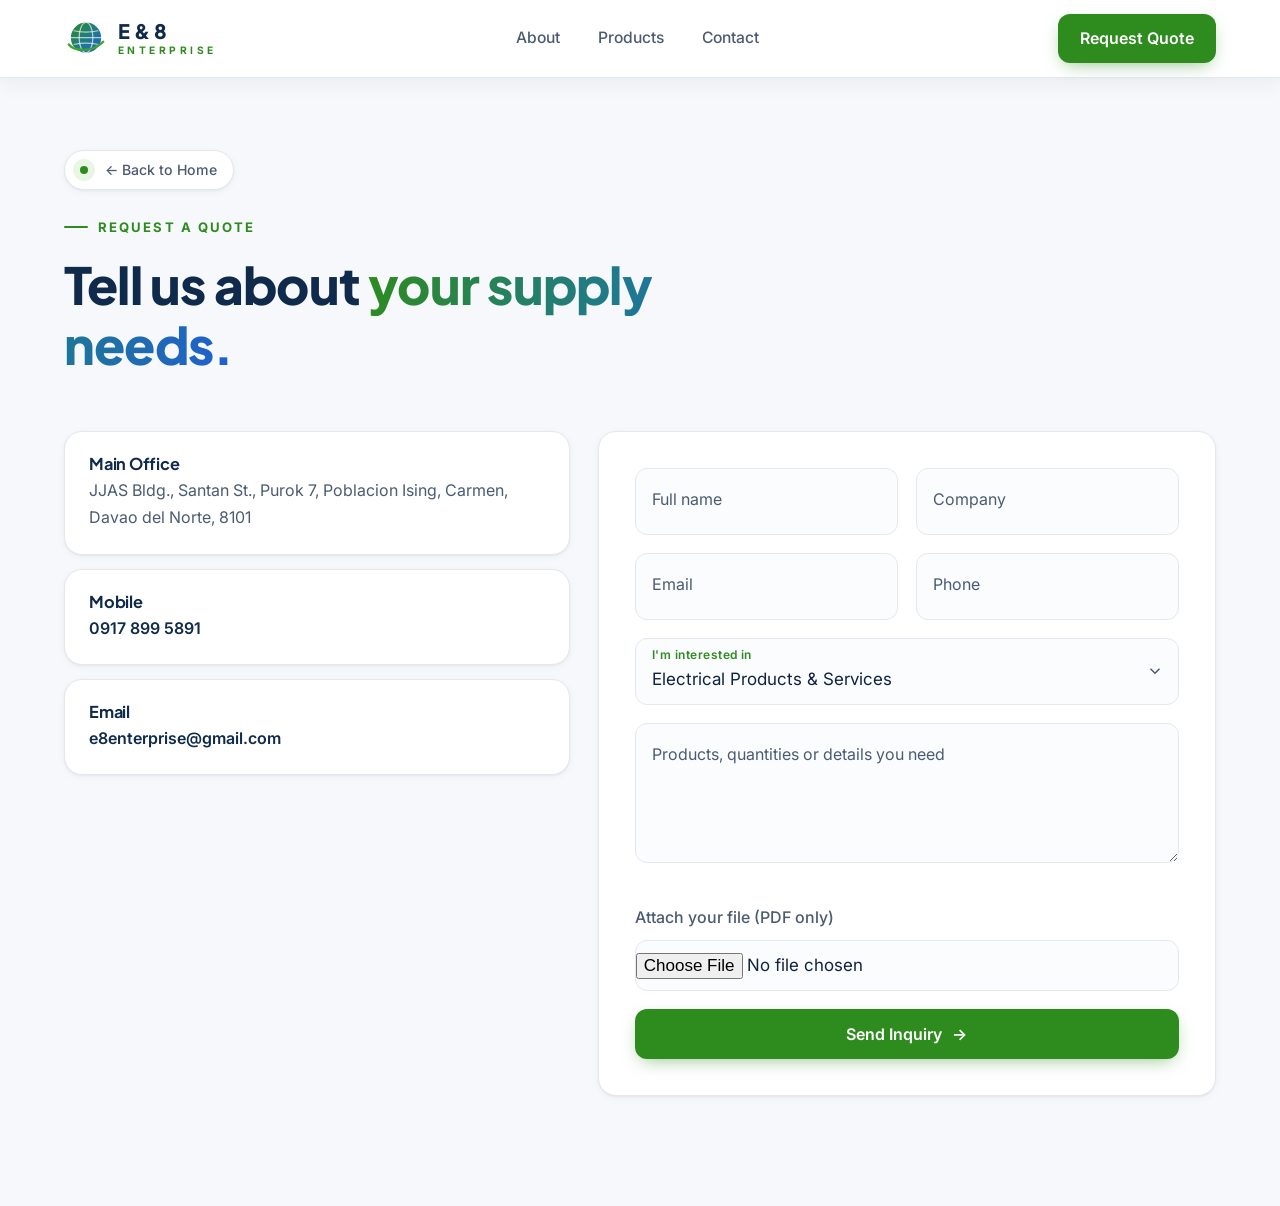
==== public.html @ 060c4c72 "Add files via upload" ====
<!doctype html>
<html lang="en">
<head>
  <meta charset="utf-8">
  <meta name="viewport" content="width=device-width, initial-scale=1, viewport-fit=cover">
  <title>Request a Quote | E &amp; 8 Enterprise</title>
  <meta name="description" content="Request a quote from E &amp; 8 Enterprise in Carmen, Davao del Norte for electrical, lubrication, and industrial supply needs.">
  <meta name="theme-color" content="#ffffff">

  <!-- Open Graph / Social Sharing -->
  <meta property="og:type" content="website">
  <meta property="og:title" content="Request a Quote | E &amp; 8 Enterprise">
  <meta property="og:description" content="Tell us what electrical, lubrication, or industrial supplies you need and our team will get back to you with a quote.">
  <meta property="og:locale" content="en_PH">

  <link rel="preconnect" href="https://fonts.googleapis.com">
  <link rel="preconnect" href="https://fonts.gstatic.com" crossorigin>
  <link href="https://fonts.googleapis.com/css2?family=Plus+Jakarta+Sans:wght@500;600;700;800&family=Inter:wght@400;500;600&display=swap" rel="stylesheet">
  <link rel="stylesheet" href="styles.css">
  
  <style>
    .form-status { display: none; padding: 12px; margin-top: 15px; border-radius: 6px; font-weight: 500; }
    .form-status.show { display: block; }
    .form-status.success { background: #e6f6e6; color: #2e8b1e; border: 1px solid #cceccc; }
    .form-status.error { background: #fdf0f0; color: #d32f2f; border: 1px solid #fadcdc; }
  </style>
</head>
<body>
  <div class="progress" id="progress"></div>

  <!-- NAV -->
  <div class="nav-wrap" id="navWrap">
    <nav class="nav">
      <a href="index.html" class="logo" aria-label="E &amp; 8 Enterprise home">
        <svg viewBox="0 0 64 64" aria-hidden="true">
          <defs>
            <linearGradient id="logoGrad" x1="0" y1="0" x2="1" y2="1">
              <stop offset="0%" stop-color="#2e8b1e"/>
              <stop offset="55%" stop-color="#1f7a8c"/>
              <stop offset="100%" stop-color="#1f5fd1"/>
            </linearGradient>
          </defs>
          <circle cx="32" cy="30" r="22" fill="url(#logoGrad)"/>
          <ellipse cx="32" cy="30" rx="10" ry="22" fill="none" stroke="#fff" stroke-width="1.8" stroke-opacity=".65"/>
          <path d="M10 30h44M14 20q18 4 36 0M14 40q18-4 36 0" fill="none" stroke="#fff" stroke-width="1.8" stroke-opacity=".65"/>
          <path d="M7 40c8 10 34 12 50-4" fill="none" stroke="#3fa52a" stroke-width="3.5" stroke-linecap="round"/>
        </svg>
        <span><b>E &amp; 8</b><small>ENTERPRISE</small></span>
      </a>
      <ul class="nav-links" id="navLinks">
        <li><a href="index.html#about">About</a></li>
        <li><a href="index.html#products">Products</a></li>
        <li><a href="index.html#contact">Contact</a></li>
      </ul>
      <a href="#quoteForm" class="btn btn-primary nav-cta magnetic" style="padding:11px 22px">Request Quote</a>
    </nav>
  </div>

  <!-- QUOTE REQUEST PAGE -->
  <main style="padding-top: 40px;">
    <section class="section" id="quote-request">
      <div class="container">
        <div class="head reveal">
          <a href="index.html" class="pill" style="margin-bottom: 18px;"><span class="dot"></span>← Back to Home</a>
          <br>
          <span class="eyebrow">Request a Quote</span>
          <h1>Tell us about <span class="grad-text">your supply needs.</span></h1>
        </div>

        <div class="contact">
          <div class="info">
            <div class="card reveal">
              <div><h4>Main Office</h4><p>JJAS Bldg., Santan St., Purok 7, Poblacion Ising, Carmen, Davao del Norte, 8101</p></div>
            </div>
            <div class="card reveal">
              <div><h4>Mobile</h4><p><a href="tel:+639178995891">0917 899 5891</a></p></div>
            </div>
            <div class="card reveal">
              <div><h4>Email</h4><p><a href="mailto:e8enterprise@gmail.com">e8enterprise@gmail.com</a></p></div>
            </div>
          </div>

          <form class="card reveal" id="quoteForm">
            <!-- Web3Forms Access Key -->
            <input type="hidden" name="access_key" value="77f35ddc-5592-46ef-8d63-d40c56bdd4ff">
            <input type="checkbox" name="botcheck" class="hidden" style="display: none;">

            <div class="row">
              <div class="field"><input id="name" name="name" required placeholder=" "><label for="name">Full name</label></div>
              <div class="field"><input id="company" name="company" placeholder=" "><label for="company">Company</label></div>
            </div>
            <div class="row">
              <div class="field"><input id="email" name="email" type="email" required placeholder=" "><label for="email">Email</label></div>
              <div class="field"><input id="phone" name="phone" type="tel" placeholder=" "><label for="phone">Phone</label></div>
            </div>
            <div class="field">
              <select id="interest" name="interest">
                <option>Electrical Products &amp; Services</option>
                <option>Lubrication</option>
                <option>Industrial Consumables</option>
                <option>Other / General Inquiry</option>
              </select>
              <label for="interest">I'm interested in</label>
            </div>
            <div class="field"><textarea id="msg" name="message" required placeholder=" "></textarea><label for="msg">Products, quantities or details you need</label></div>
            
            <div class="field" style="margin-top: 15px;">
              <label for="attachment" style="position: static; transform: none; display: block; margin-bottom: 8px; font-weight: 500;">Attach your file (PDF only)</label>
              <input type="file" id="attachment" name="attachment" accept=".pdf" style="padding: 10px 0;">
            </div>

            <button type="submit" class="btn btn-primary magnetic">Send Inquiry <span class="arrow">→</span></button>
            <div class="form-status" id="formStatus" role="status" aria-live="polite"></div>
          </form>
        </div>
      </div>
    </section>
  </main>

  <script src="app.js"></script>
  
  <!-- Inline Form Handler to bypass cache issues -->
  <script>
    document.addEventListener("DOMContentLoaded", function() {
      const oldForm = document.getElementById('quoteForm');
      const formStatus = document.getElementById('formStatus');
      
      if (oldForm) {
        // Clone the form to strip any old mailto: events attached by app.js
        const newForm = oldForm.cloneNode(true);
        oldForm.parentNode.replaceChild(newForm, oldForm);
        
        newForm.addEventListener('submit', async (e) => {
          e.preventDefault();
          const submitBtn = newForm.querySelector('button[type="submit"]');
          const statusDiv = newForm.querySelector('#formStatus');
          
          const originalText = submitBtn.innerHTML;
          submitBtn.innerHTML = 'Sending...';
          submitBtn.disabled = true;
          statusDiv.classList.remove('show', 'success', 'error');

          try {
            const formData = new FormData(newForm);
            const response = await fetch('https://api.web3forms.com/submit', {
              method: 'POST',
              body: formData
            });
            const data = await response.json();

            if (data.success) {
              statusDiv.innerHTML = '<strong>Success!</strong> Thank you for your inquiry. Our team will get back to you shortly.';
              statusDiv.classList.add('show', 'success');
              newForm.reset();
            } else {
              statusDiv.innerHTML = '<strong>Error:</strong> ' + (data.message || 'Something went wrong. Please try again.');
              statusDiv.classList.add('show', 'error');
            }
          } catch (error) {
            statusDiv.innerHTML = '<strong>Network Error:</strong> Please check your connection and try again.';
            statusDiv.classList.add('show', 'error');
          } finally {
            submitBtn.innerHTML = originalText;
            submitBtn.disabled = false;
          }
        });
      }
    });
  </script>
</body>
</html>
---- styles.css ----
:root {
  --bg: #f6f8fb;
  --white: #ffffff;
  --surface: #ffffff;
  --surface-2: #f1f5f9;
  --line: #e3e8ef;
  --text: #0f2240;
  --muted: #4b5b72;
  --navy: #0f2a4a;
  --navy-2: #0a1f38;
  --green: #2e8b1e;
  --green-2: #3fa52a;
  --green-soft: #eaf6e4;
  --teal: #1f7a8c;
  --blue: #1f5fd1;
  --blue-soft: #e8f0fd;
  --grad: linear-gradient(100deg, #2e8b1e 0%, #1f7a8c 55%, #1f5fd1 100%);
  --shadow-sm: 0 1px 2px rgba(15, 34, 64, .05), 0 2px 8px rgba(15, 34, 64, .04);
  --shadow: 0 4px 12px rgba(15, 34, 64, .06), 0 18px 40px -12px rgba(15, 34, 64, .12);
  --radius: 18px;
  --max: 1200px;
  --ease: cubic-bezier(.2, .7, .2, 1);
}

* { box-sizing: border-box; margin: 0; padding: 0; }
html {
  scroll-behavior: smooth;
  scroll-padding-top: 90px;
  -webkit-text-size-adjust: 100%;
  text-size-adjust: 100%;
}
body {
  font-family: Inter, system-ui, -apple-system, sans-serif;
  background: var(--bg);
  color: var(--text);
  line-height: 1.7;
  font-size: 17px;
  overflow-x: hidden;
  -webkit-font-smoothing: antialiased;
}
h1, h2, h3, h4 {
  font-family: "Plus Jakarta Sans", sans-serif;
  line-height: 1.18;
  letter-spacing: -.015em;
  color: var(--navy);
}
a { color: inherit; text-decoration: none; }
::selection { background: var(--green); color: #fff; }
.container { max-width: var(--max); margin: 0 auto; padding: 0 24px; }
.grad-text {
  background: var(--grad);
  -webkit-background-clip: text;
  background-clip: text;
  color: transparent;
}

/* Progress Bar */
.progress {
  position: fixed;
  top: 0;
  left: 0;
  height: 3px;
  width: 100%;
  transform-origin: 0 50%;
  transform: scaleX(0);
  background: var(--grad);
  z-index: 100;
}

/* Navigation */
.nav-wrap {
  position: fixed;
  top: 0;
  left: 0;
  right: 0;
  z-index: 90;
  transition: .3s var(--ease);
}
.nav {
  max-width: var(--max);
  margin: 0 auto;
  display: flex;
  align-items: center;
  justify-content: space-between;
  gap: 16px;
  padding: 14px 24px;
  transition: .3s var(--ease);
}
.nav-wrap.scrolled {
  background: rgba(255, 255, 255, .94);
  backdrop-filter: blur(12px);
  -webkit-backdrop-filter: blur(12px);
  box-shadow: 0 1px 0 var(--line), 0 6px 20px rgba(15, 34, 64, .06);
}
.logo { display: flex; align-items: center; gap: 10px; line-height: 1; }
.logo svg { width: 44px; height: 44px; flex: none; transition: transform .6s var(--ease); }
.logo:hover svg { transform: rotate(-12deg); }
.logo b { display: block; font-family: "Plus Jakarta Sans"; font-size: 1.25rem; font-weight: 800; color: var(--navy); }
.logo small { display: block; font-size: .64rem; font-weight: 700; letter-spacing: .34em; margin-top: 4px; color: var(--green); }
.nav-links { display: flex; gap: 6px; list-style: none; }
.nav-links a {
  display: block;
  padding: 9px 16px;
  border-radius: 10px;
  font-size: .98rem;
  font-weight: 500;
  color: var(--muted);
  transition: .2s;
}
.nav-links a:hover, .nav-links a.active { color: var(--navy); background: var(--surface-2); }
.nav-links a.active { color: var(--green); font-weight: 600; }
.menu-btn {
  display: none;
  width: 46px;
  height: 46px;
  border-radius: 12px;
  border: 1px solid var(--line);
  background: var(--white);
  color: var(--navy);
  cursor: pointer;
  place-items: center;
}

/* Buttons */
.btn {
  position: relative;
  display: inline-flex;
  align-items: center;
  justify-content: center;
  gap: 10px;
  padding: 15px 28px;
  border-radius: 12px;
  font-weight: 600;
  font-size: 1rem;
  border: 0;
  cursor: pointer;
  transition: transform .25s var(--ease), box-shadow .25s, background .25s, border-color .25s;
  font-family: inherit;
}
.btn-primary {
  background: var(--green);
  color: #fff;
  box-shadow: 0 6px 18px -6px rgba(46, 139, 30, .55);
}
.btn-primary:hover {
  background: #26761a;
  transform: translateY(-2px);
  box-shadow: 0 10px 24px -8px rgba(46, 139, 30, .6);
}
.btn-ghost {
  background: var(--white);
  border: 1.5px solid var(--line);
  color: var(--navy);
}
.btn-ghost:hover { border-color: var(--navy); transform: translateY(-2px); }
.btn .arrow { transition: transform .3s var(--ease); }
.btn:hover .arrow { transform: translateX(4px); }

/* Hero */
.hero {
  position: relative;
  min-height: 100svh;
  display: flex;
  align-items: center;
  padding: 140px 0 90px;
  overflow: hidden;
  isolation: isolate;
  background: linear-gradient(180deg, #ffffff 0%, #f3f7fb 100%);
}
.hero::before {
  content: "";
  position: absolute;
  inset: 0;
  z-index: -1;
  background-image: linear-gradient(rgba(15, 42, 74, .045) 1px, transparent 1px),
                    linear-gradient(90deg, rgba(15, 42, 74, .045) 1px, transparent 1px);
  background-size: 56px 56px;
  mask-image: radial-gradient(ellipse at 70% 40%, #000 20%, transparent 70%);
}
.aurora { position: absolute; inset: -10%; z-index: -1; filter: blur(90px); opacity: .55; pointer-events: none; }
.aurora span { position: absolute; border-radius: 50%; }
.aurora span:nth-child(1) {
  width: 40vw;
  height: 40vw;
  left: 55%;
  top: 5%;
  background: radial-gradient(circle, rgba(63, 165, 42, .35), transparent 65%);
  animation: drift1 24s ease-in-out infinite alternate;
}
.aurora span:nth-child(2) {
  width: 36vw;
  height: 36vw;
  left: 65%;
  top: 40%;
  background: radial-gradient(circle, rgba(31, 95, 209, .28), transparent 65%);
  animation: drift2 28s ease-in-out infinite alternate;
}
@keyframes drift1 { to { transform: translate(-10%, 10%) scale(1.08); } }
@keyframes drift2 { to { transform: translate(-12%, -10%) scale(.95); } }

.hero .container { display: grid; grid-template-columns: 1.15fr .85fr; gap: 40px; align-items: center; }
.pill {
  display: inline-flex;
  align-items: center;
  gap: 10px;
  padding: 7px 16px 7px 8px;
  border-radius: 999px;
  background: var(--white);
  border: 1px solid var(--line);
  font-size: .88rem;
  font-weight: 500;
  color: var(--muted);
  box-shadow: var(--shadow-sm);
}
.pill .dot { width: 22px; height: 22px; border-radius: 50%; background: var(--green-soft); display: grid; place-items: center; }
.pill .dot::after { content: ""; width: 8px; height: 8px; border-radius: 50%; background: var(--green); }
.hero h1 { font-size: clamp(2.4rem, 5.4vw, 4.3rem); font-weight: 800; margin: 24px 0 22px; }
.head h1 { font-size: clamp(2.1rem, 4.2vw, 3.2rem); font-weight: 800; margin-bottom: 16px; }
.hero p.lead { font-size: 1.2rem; color: var(--muted); max-width: 560px; margin-bottom: 36px; }
.hero-actions { display: flex; gap: 14px; flex-wrap: wrap; }
.hero-trust { display: flex; align-items: center; gap: 14px; margin-top: 44px; color: var(--muted); font-size: .95rem; }
.hero-trust .avatars { display: flex; }
.hero-trust .avatars span {
  width: 46px;
  height: 46px;
  flex: none;
  border-radius: 50%;
  border: 3px solid #fff;
  margin-left: -6px;
  display: grid;
  place-items: center;
  font-size: 11px;
  line-height: 1;
  font-weight: 700;
  color: #fff;
  box-shadow: var(--shadow-sm);
}
.hero-trust .avatars span:first-child { margin-left: 0; background: var(--green); }
.hero-trust .avatars span:nth-child(2) { background: var(--teal); }
.hero-trust .avatars span:nth-child(3) { background: var(--blue); font-size: 13px; }
.hero-trust b { color: var(--navy); }

/* Split Words */
.split .w { display: inline-block; overflow: hidden; vertical-align: top; padding-bottom: .08em; }
.split .w > span { display: inline-block; transform: translateY(105%); transition: transform .9s var(--ease); }
.split.in .w > span { transform: none; }

/* Globe */
.globe-stage { position: relative; aspect-ratio: 1; max-width: 480px; width: 100%; margin-left: auto; }
.globe-tilt { position: absolute; inset: 0; transition: transform .3s ease-out; }
.globe-stage .ring {
  position: absolute;
  inset: 0;
  border-radius: 50%;
  border: 1.5px dashed rgba(15, 42, 74, .14);
  animation: spin 60s linear infinite;
}
.globe-stage .ring.r2 {
  inset: 9%;
  border: 1.5px solid rgba(46, 139, 30, .18);
  animation-duration: 45s;
  animation-direction: reverse;
}
.globe-stage .ring::before {
  content: "";
  position: absolute;
  top: -5px;
  left: 50%;
  width: 10px;
  height: 10px;
  border-radius: 50%;
  background: var(--green);
}
.globe-stage .ring.r2::before { background: var(--blue); top: auto; bottom: -5px; }
@keyframes spin { to { transform: rotate(360deg); } }
.globe-svg {
  position: absolute;
  left: 16%;
  top: 16%;
  width: 68%;
  height: 68%;
  overflow: visible;
  filter: drop-shadow(0 24px 40px rgba(31, 95, 209, .22)) drop-shadow(0 8px 16px rgba(46, 139, 30, .15));
  animation: bob 8s ease-in-out infinite;
}
@keyframes bob { 50% { transform: translateY(-8px); } }
.chip {
  position: absolute;
  display: flex;
  align-items: center;
  gap: 10px;
  padding: 10px 16px 10px 10px;
  border-radius: 14px;
  background: #fff;
  border: 1px solid var(--line);
  font-size: .9rem;
  font-weight: 600;
  color: var(--navy);
  white-space: nowrap;
  box-shadow: var(--shadow);
  animation: float 7s ease-in-out infinite;
}
.chip i { width: 32px; height: 32px; border-radius: 9px; display: grid; place-items: center; font-style: normal; }
.chip.c1 { top: 10%; left: -4%; }
.chip.c1 i { background: #fff6dc; color: #d99a00; }
.chip.c2 { top: 46%; right: -8%; animation-delay: -2.3s; }
.chip.c2 i { background: var(--blue-soft); color: var(--blue); }
.chip.c3 { bottom: 8%; left: 4%; animation-delay: -4.6s; }
.chip.c3 i { background: var(--green-soft); color: var(--green); }
@keyframes float { 50% { transform: translateY(-8px); } }

/* Marquee */
.marquee {
  border-block: 1px solid var(--line);
  background: var(--white);
  overflow: hidden;
  padding: 22px 0;
  mask-image: linear-gradient(90deg, transparent, #000 8%, #000 92%, transparent);
}
.marquee-track { display: flex; gap: 44px; width: max-content; animation: marquee 50s linear infinite; }
.marquee:hover .marquee-track { animation-play-state: paused; }
.marquee-track span {
  display: flex;
  align-items: center;
  gap: 44px;
  font-family: "Plus Jakarta Sans";
  font-weight: 700;
  font-size: 1.15rem;
  color: #5d6b80;
  white-space: nowrap;
}
.marquee-track span::after { content: ""; width: 7px; height: 7px; border-radius: 50%; background: var(--green); }
@keyframes marquee { to { transform: translateX(-50%); } }

/* Sections */
.section { padding: 110px 0; position: relative; }
.section.alt { background: var(--white); border-block: 1px solid var(--line); }
.eyebrow {
  display: inline-flex;
  align-items: center;
  gap: 10px;
  font-size: .82rem;
  font-weight: 700;
  letter-spacing: .16em;
  text-transform: uppercase;
  color: var(--green);
  margin-bottom: 16px;
}
.eyebrow::before { content: ""; width: 24px; height: 2px; background: var(--green); border-radius: 2px; }
.head { max-width: 720px; margin-bottom: 56px; }
.head.center { margin-inline: auto; text-align: center; }
.head.center .eyebrow { justify-content: center; }
.head h2 { font-size: clamp(1.9rem, 3.8vw, 2.9rem); font-weight: 800; margin-bottom: 16px; }
.head p { color: var(--muted); font-size: 1.12rem; }

/* Cards */
.card {
  position: relative;
  background: var(--surface);
  border: 1px solid var(--line);
  border-radius: var(--radius);
  padding: 32px;
  overflow: hidden;
  box-shadow: var(--shadow-sm);
  transition: transform .4s var(--ease), box-shadow .4s, border-color .4s;
}
.card::before {
  content: "";
  position: absolute;
  inset: 0;
  border-radius: inherit;
  pointer-events: none;
  opacity: 0;
  transition: opacity .4s;
  background: radial-gradient(420px circle at var(--mx, 50%) var(--my, 50%), rgba(46, 139, 30, .06), transparent 45%);
}
.card:hover { transform: translateY(-4px); box-shadow: var(--shadow); border-color: #d3dbe6; }
.card:hover::before { opacity: 1; }
.icon {
  width: 56px;
  height: 56px;
  border-radius: 14px;
  display: grid;
  place-items: center;
  background: var(--green-soft);
  color: var(--green);
  margin-bottom: 22px;
}

/* About Bento */
.bento { display: grid; grid-template-columns: repeat(6, 1fr); gap: 18px; }
.b-story { grid-column: span 4; grid-row: span 2; padding: 40px; }
.b-story p { color: var(--muted); margin-bottom: 16px; }
.b-story p:last-child { margin-bottom: 0; }
.b-story p.big { color: var(--navy); font-size: 1.25rem; font-family: "Plus Jakarta Sans"; font-weight: 600; line-height: 1.55; }
.b-fact { grid-column: span 2; }
.b-fact .label, .b-wide .label { font-size: .78rem; font-weight: 600; letter-spacing: .14em; text-transform: uppercase; color: var(--green); margin-bottom: 8px; }
.b-fact .value, .b-wide .value { font-family: "Plus Jakarta Sans"; font-size: 1.35rem; font-weight: 700; color: var(--navy); }
.b-wide { grid-column: span 3; }
.b-wide .value { font-size: 1.12rem; }

/* Stats */
.stats { display: grid; grid-template-columns: repeat(4, 1fr); gap: 18px; }
.stat { text-align: center; padding: 34px 20px; }
.stat strong { display: block; font-family: "Plus Jakarta Sans"; font-size: clamp(2.2rem, 4.2vw, 3.1rem); font-weight: 800; line-height: 1; white-space: nowrap; }
.stat > span { display: block; margin-top: 10px; color: var(--muted); font-size: .98rem; }

/* Products */
.products { display: grid; grid-template-columns: repeat(3, 1fr); gap: 20px; }
.product { padding: 36px; min-height: 410px; display: flex; flex-direction: column; }
.product .num { position: absolute; top: 24px; right: 28px; font-family: "Plus Jakarta Sans"; font-weight: 800; font-size: 3.2rem; color: rgba(15, 42, 74, .06); line-height: 1; }
.product h3 { font-size: 1.45rem; margin-bottom: 12px; }
.product p { color: var(--muted); margin-bottom: 22px; }
.product ul { list-style: none; display: grid; gap: 10px; margin-top: auto; padding-top: 20px; border-top: 1px solid var(--line); }
.product li { display: flex; align-items: center; gap: 10px; font-size: 1rem; color: var(--text); }
.product li::before {
  content: "";
  width: 20px;
  height: 20px;
  flex: none;
  border-radius: 50%;
  background: var(--green-soft) url("data:image/svg+xml,%3Csvg xmlns='http://www.w3.org/2000/svg' viewBox='0 0 24 24' fill='none' stroke='%232e8b1e' stroke-width='3'%3E%3Cpath d='M5 12l5 5L20 7'/%3E%3C/svg%3E") center/12px no-repeat;
}
.product.featured { border-top: 4px solid var(--green); }

/* Mission / Vision */
.mv { display: grid; grid-template-columns: 1fr 1fr; gap: 20px; }
.mv .card { padding: 46px; }
.mv .tag { display: inline-block; padding: 6px 14px; border-radius: 8px; font-size: .78rem; font-weight: 700; letter-spacing: .12em; text-transform: uppercase; margin-bottom: 20px; }
.mv .mission { border-left: 5px solid var(--green); }
.mv .vision { border-left: 5px solid var(--blue); }
.mv .mission .tag { background: var(--green-soft); color: var(--green); }
.mv .vision .tag { background: var(--blue-soft); color: var(--blue); }
.mv h3 { font-size: clamp(1.45rem, 2.4vw, 1.85rem); margin-bottom: 16px; }
.mv p { color: var(--muted); font-size: 1.08rem; }
.mv .vision::before { background: radial-gradient(420px circle at var(--mx, 50%) var(--my, 50%), rgba(31, 95, 209, .06), transparent 45%); }

/* Why Us */
.why { display: grid; grid-template-columns: repeat(3, 1fr); gap: 18px; }
.why .card { padding: 36px; }
.why h4 { font-size: 1.18rem; margin-bottom: 10px; }
.why p { color: var(--muted); font-size: 1rem; }

/* Timeline */
.timeline { position: relative; display: grid; grid-template-columns: repeat(4, 1fr); gap: 24px; }
.timeline::before { content: ""; position: absolute; top: 22px; left: 0; right: 0; height: 2px; background: var(--line); }
.timeline .bar {
  position: absolute;
  top: 22px;
  left: 0;
  height: 2px;
  width: 100%;
  background: var(--green);
  transform-origin: 0 50%;
  transform: scaleX(0);
  transition: transform 1.6s var(--ease);
}
.timeline.in .bar { transform: scaleX(1); }
.tl { position: relative; padding-top: 62px; }
.tl::before {
  content: "";
  position: absolute;
  top: 13px;
  left: 0;
  width: 20px;
  height: 20px;
  border-radius: 50%;
  background: #fff;
  border: 3px solid var(--green);
  box-shadow: 0 0 0 5px var(--green-soft);
}
.tl .when { font-size: .8rem; font-weight: 700; letter-spacing: .12em; text-transform: uppercase; color: var(--green); }
.tl h4 { font-size: 1.15rem; margin: 6px 0 8px; }
.tl p { color: var(--muted); font-size: 1rem; }

/* Clients */
.client-grid { display: grid; grid-template-columns: repeat(5, 1fr); gap: 16px; }
.client {
  display: flex;
  flex-direction: column;
  align-items: center;
  text-align: center;
  gap: 14px;
  padding: 26px 16px 22px;
  background: #fff;
  border: 1px solid var(--line);
  border-radius: 16px;
  box-shadow: var(--shadow-sm);
  transition: transform .35s var(--ease), box-shadow .35s, border-color .35s;
}
.client:hover { transform: translateY(-4px); box-shadow: var(--shadow); border-color: #d3dbe6; }
.client-logo { height: 68px; width: 100%; display: grid; place-items: center; }
.client-logo img { max-height: 64px; max-width: 82%; object-fit: contain; border-radius: 8px; }
.mono {
  width: 64px;
  height: 64px;
  border-radius: 50%;
  display: grid;
  place-items: center;
  font-family: "Plus Jakarta Sans";
  font-weight: 800;
  font-size: .92rem;
  letter-spacing: .02em;
  border: 2px solid currentColor;
  box-shadow: inset 0 0 0 3px #ffffff;
}
.mono.c0 { background: var(--green-soft); color: var(--green); }
.mono.c1 { background: var(--blue-soft); color: var(--blue); }
.mono.c2 { background: #e6f4f6; color: var(--teal); }
.mono.c3 { background: #eef1f6; color: var(--navy); }
.client h4 { font-size: .98rem; line-height: 1.35; }
.client-name span { display: block; margin-top: 4px; color: var(--muted); font-size: .85rem; }
.clients-note { max-width: 680px; margin: 44px auto 0; text-align: center; color: var(--muted); font-size: 1.08rem; font-style: italic; }

/* CTA Band */
.cta {
  position: relative;
  border-radius: 24px;
  padding: 72px 48px;
  text-align: center;
  overflow: hidden;
  color: #fff;
  background: radial-gradient(600px 300px at 15% 0%, rgba(63, 165, 42, .28), transparent 60%),
              radial-gradient(600px 300px at 85% 100%, rgba(31, 95, 209, .35), transparent 60%),
              var(--navy);
  box-shadow: var(--shadow);
}
.cta h2 { color: #fff; font-size: clamp(1.9rem, 4vw, 2.9rem); font-weight: 800; margin-bottom: 16px; }
.cta h2 .grad-text { background: none; color: #8fdc6a; -webkit-text-fill-color: #8fdc6a; }
.cta p { color: rgba(255, 255, 255, .82); max-width: 580px; margin: 0 auto 32px; font-size: 1.12rem; }
.cta .hero-actions { justify-content: center; }
.cta .btn-ghost { background: transparent; border-color: rgba(255, 255, 255, .4); color: #fff; }
.cta .btn-ghost:hover { border-color: #fff; background: rgba(255, 255, 255, .08); }

/* Contact */
.contact { display: grid; grid-template-columns: .9fr 1.1fr; gap: 28px; }
.info { display: grid; gap: 14px; align-content: start; }
.info-grid { display: grid; grid-template-columns: repeat(2, 1fr); gap: 16px; }
.info .card, .info-grid .card { display: flex; gap: 18px; padding: 22px 24px; align-items: flex-start; }
.info .icon, .info-grid .icon { margin: 0; width: 50px; height: 50px; border-radius: 12px; flex: none; }
.info h4, .info-grid h4 { font-size: 1.02rem; margin-bottom: 4px; }
.info p, .info-grid p { color: var(--muted); font-size: 1rem; }
.info a, .info-grid a { color: var(--navy); font-weight: 600; }
.info a:hover, .info-grid a:hover { color: var(--green); }
.fb-card { color: inherit; }
.fb-card .fb-icon { background: #e7f0fe; color: #1877f2; }
.fb-card b { color: var(--navy); }
.fb-card .fb-go { margin-left: auto; align-self: center; font-size: 1.3rem; color: #1877f2; transition: transform .3s var(--ease); }
.fb-card:hover .fb-go { transform: translateX(4px); }
.quote-prompt-card { justify-content: space-between; align-items: center; gap: 16px; background: var(--green-soft); border-color: rgba(46, 139, 30, .22); }
.quote-prompt-card .btn { flex: none; padding: 12px 20px; font-size: .95rem; }

form.card { display: grid; gap: 18px; padding: 36px; }
.row { display: grid; grid-template-columns: 1fr 1fr; gap: 18px; }
.field { position: relative; }
.field input, .field select, .field textarea {
  width: 100%;
  padding: 26px 16px 10px;
  border-radius: 12px;
  border: 1.5px solid var(--line);
  background: #fbfcfe;
  color: var(--text);
  font: inherit;
  font-size: 17px;
  transition: .2s;
  appearance: none;
}
.field select {
  background-image: url("data:image/svg+xml,%3Csvg xmlns='http://www.w3.org/2000/svg' viewBox='0 0 24 24' fill='none' stroke='%234b5b72' stroke-width='2'%3E%3Cpath d='M6 9l6 6 6-6'/%3E%3C/svg%3E");
  background-repeat: no-repeat;
  background-position: right 14px center;
  background-size: 18px;
}
.field textarea { min-height: 140px; resize: vertical; }
.field label {
  position: absolute;
  left: 17px;
  top: 18px;
  font-size: 1rem;
  color: var(--muted);
  pointer-events: none;
  transition: .2s var(--ease);
}
.field input:focus, .field select:focus, .field textarea:focus {
  outline: 0;
  border-color: var(--green);
  background: #fff;
  box-shadow: 0 0 0 4px rgba(46, 139, 30, .12);
}
.field input:focus + label,
.field input:not(:placeholder-shown) + label,
.field textarea:focus + label,
.field textarea:not(:placeholder-shown) + label,
.field select + label {
  top: 7px;
  font-size: .75rem;
  font-weight: 600;
  letter-spacing: .04em;
  color: var(--green);
}
.form-note { font-size: .92rem; color: var(--muted); text-align: center; }
.form-status {
  display: none;
  padding: 16px 18px;
  border-radius: 12px;
  background: var(--green-soft);
  border: 1px solid rgba(46, 139, 30, .25);
  color: var(--navy);
  font-size: .95rem;
}
.form-status.show { display: block; }
.form-status strong { color: var(--green); display: block; margin-bottom: 4px; }
.form-status-actions { display: flex; gap: 10px; flex-wrap: wrap; margin-top: 12px; }
.form-status-actions a, .form-status-actions button {
  font-size: .88rem;
  font-weight: 600;
  padding: 8px 14px;
  border-radius: 8px;
  cursor: pointer;
  border: 1px solid var(--line);
  background: #fff;
  color: var(--navy);
}
.form-status-actions a:hover, .form-status-actions button:hover { border-color: var(--green); color: var(--green); }

/* Map */
.map-card { padding: 0; margin-top: 28px; }
.map-head {
  display: flex;
  align-items: center;
  justify-content: space-between;
  gap: 20px;
  padding: 24px 28px;
  border-bottom: 1px solid var(--line);
  flex-wrap: wrap;
}
.map-head h4 { font-size: 1.15rem; margin-bottom: 4px; }
.map-head p { color: var(--muted); font-size: .98rem; }
.map-card iframe { display: block; width: 100%; height: 420px; border: 0; }
.map-card:hover { transform: none; }

/* Footer */
footer {
  background: var(--navy-2);
  padding: 72px 0 32px;
  margin-top: 40px;
  color: rgba(255, 255, 255, .72);
  font-size: .98rem;
}
footer .logo b { color: #fff; }
footer .logo small { color: #8fdc6a; }
.foot { display: grid; grid-template-columns: 1.6fr 1fr 1fr; gap: 40px; padding-bottom: 40px; }
footer h4 { color: #fff; font-size: 1rem; margin-bottom: 16px; }
footer ul { list-style: none; display: grid; gap: 10px; }
footer a:hover { color: #8fdc6a; }
.social {
  display: inline-flex;
  align-items: center;
  gap: 10px;
  margin-top: 20px;
  padding: 10px 16px;
  border-radius: 12px;
  background: rgba(255, 255, 255, .08);
  border: 1px solid rgba(255, 255, 255, .14);
  color: #fff;
  font-weight: 600;
  font-size: .95rem;
  transition: .25s;
}
.social svg { width: 20px; height: 20px; }
.social:hover { background: #1877f2; border-color: #1877f2; color: #fff !important; }
.copy {
  border-top: 1px solid rgba(255, 255, 255, .12);
  padding-top: 24px;
  display: flex;
  justify-content: space-between;
  flex-wrap: wrap;
  gap: 10px;
  font-size: .9rem;
}
.big-word {
  font-family: "Plus Jakarta Sans";
  font-weight: 800;
  font-size: clamp(4rem, 16vw, 12rem);
  line-height: .9;
  letter-spacing: -.05em;
  text-align: center;
  margin-top: 40px;
  background: linear-gradient(180deg, rgba(255, 255, 255, .08), rgba(255, 255, 255, 0));
  -webkit-background-clip: text;
  background-clip: text;
  color: transparent;
  user-select: none;
}

/* Reveal & Mobile Bar */
.reveal {
  opacity: 0;
  transform: translateY(24px);
  transition: opacity .8s var(--ease), transform .8s var(--ease);
  transition-delay: var(--d, 0s);
}
.reveal.in { opacity: 1; transform: none; }
.mobile-bar { display: none; }
.menu-fb { display: none; }

/* Responsive Breakpoints */
@media (max-width: 1024px) {
  .hero .container { grid-template-columns: 1fr; gap: 20px; }
  .globe-stage { max-width: 420px; margin: 30px auto 0; }
  .products { grid-template-columns: 1fr 1fr; }
  .product.featured { grid-column: span 2; }
  .why { grid-template-columns: 1fr; }
  .stats { grid-template-columns: 1fr 1fr; }
  .b-story { grid-column: span 6; grid-row: auto; }
  .b-fact { grid-column: span 3; }
  .b-wide { grid-column: span 3; }
  .contact, .mv, .info-grid { grid-template-columns: 1fr; }
  .timeline { grid-template-columns: 1fr 1fr; row-gap: 10px; }
  .timeline::before, .timeline .bar { display: none; }
  .client-grid { grid-template-columns: repeat(3, 1fr); }
  .foot { grid-template-columns: 1fr 1fr; }
}

@media (max-width: 800px) {
  .nav-links { display: none; }
  .nav .nav-cta { display: none; }
  .menu-btn { display: grid; }
  .nav-wrap.open { background: #fff; box-shadow: 0 10px 30px rgba(15, 34, 64, .12); }
  .nav-wrap.open .nav { flex-wrap: wrap; }
  .nav-wrap.open .nav-links {
    display: flex;
    flex-direction: column;
    width: 100%;
    order: 3;
    padding: 6px 0 10px;
    gap: 2px;
  }
  .nav-wrap.open .nav-links a { padding: 14px 12px; font-size: 1.08rem; border-bottom: 1px solid var(--line); border-radius: 0; }
  .nav-wrap.open .menu-fb { display: block; }
  .nav-wrap.open .menu-fb a { color: #1877f2; font-weight: 600; border-bottom: 0; }
}

@media (max-width: 640px) {
  body { padding-bottom: 80px; font-size: 16.5px; }
  .container { padding: 0 16px; }
  .nav { padding: 12px 16px; }
  .section { padding: 76px 0; }
  .head { margin-bottom: 38px; }
  .hero { padding: 110px 0 56px; min-height: auto; }
  .hero p.lead { font-size: 1.08rem; }
  .hero-actions .btn { flex: 1 1 100%; }
  .hero-trust { margin-top: 32px; }
  .globe-stage { max-width: 320px; }
  .chip { font-size: .8rem; padding: 8px 12px 8px 8px; }
  .chip i { width: 26px; height: 26px; }
  .chip.c1 { left: -2%; }
  .chip.c2 { right: -2%; }
  .marquee-track span { font-size: 1.02rem; }
  .products, .why, .row, .foot { grid-template-columns: 1fr; }
  .product.featured { grid-column: auto; }
  .product { min-height: auto; padding: 28px; }
  .bento { grid-template-columns: 1fr 1fr; gap: 12px; }
  .b-story { grid-column: span 2; padding: 28px; }
  .b-story p.big { font-size: 1.12rem; }
  .b-fact { grid-column: span 1; padding: 20px; }
  .b-fact .value { font-size: 1.08rem; }
  .b-wide { grid-column: span 2; }
  .stats { gap: 12px; }
  .stat { padding: 26px 12px; }
  .mv .card { padding: 30px; }
  .timeline { grid-template-columns: 1fr; gap: 28px; }
  .tl { padding: 0 0 0 42px; }
  .tl::before { top: 2px; }
  .tl:not(:last-child)::after {
    content: "";
    position: absolute;
    left: 9px;
    top: 30px;
    bottom: -24px;
    width: 2px;
    background: linear-gradient(var(--green), var(--line));
  }
  .client-grid { grid-template-columns: 1fr 1fr; gap: 12px; }
  .client { padding: 20px 10px 18px; }
  .client:last-child:nth-child(odd) { grid-column: span 2; }
  .mono { width: 56px; height: 56px; font-size: .85rem; }
  .client h4 { font-size: .9rem; }
  .card { padding: 26px; }
  .quote-prompt-card { flex-direction: column; align-items: flex-start; }
  .quote-prompt-card .btn { width: 100%; }
  .cta { padding: 52px 22px; border-radius: 20px; }
  form.card { padding: 22px; }
  .map-head { padding: 20px; }
  .map-head .btn { width: 100%; }
  .map-card iframe { height: 320px; }
  .mobile-bar {
    display: grid;
    grid-template-columns: 1fr 1fr;
    gap: 10px;
    position: fixed;
    left: 0;
    right: 0;
    bottom: 0;
    z-index: 80;
    padding: 10px 14px calc(10px + env(safe-area-inset-bottom));
    background: rgba(255, 255, 255, .97);
    border-top: 1px solid var(--line);
    box-shadow: 0 -6px 20px rgba(15, 34, 64, .08);
    transform: translateY(110%);
    transition: transform .4s var(--ease);
  }
  .mobile-bar.show { transform: none; }
  .mobile-bar a {
    display: flex;
    align-items: center;
    justify-content: center;
    gap: 8px;
    padding: 13px;
    border-radius: 12px;
    font-weight: 600;
    font-size: 1rem;
  }
  .mobile-bar .call { background: var(--navy); color: #fff; }
  .mobile-bar .quote { background: var(--green); color: #fff; }
}

@media (prefers-reduced-motion: reduce) {
  *, *::before, *::after { animation: none !important; transition: none !important; scroll-behavior: auto !important; }
  .reveal { opacity: 1; transform: none; }
  .split .w > span { transform: none; }
}
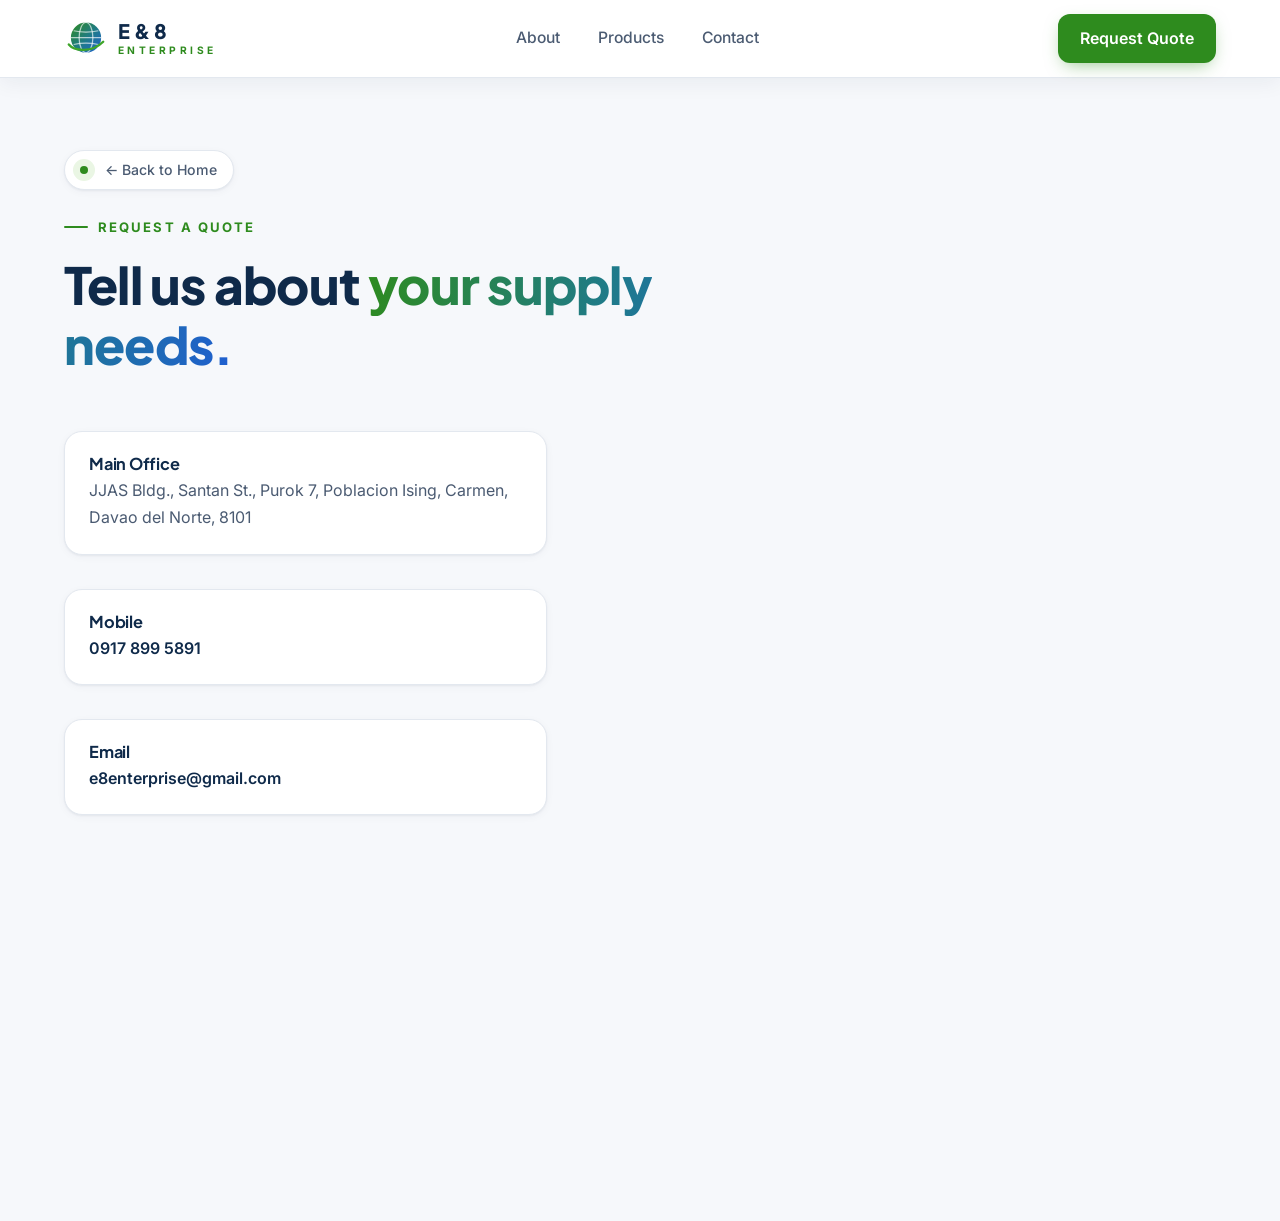
==== commit 2c821552: "Add files via upload" ====
--- a/public.html
+++ b/public.html
@@ -23,6 +23,9 @@
     .form-status.show { display: block; }
     .form-status.success { background: #e6f6e6; color: #2e8b1e; border: 1px solid #cceccc; }
     .form-status.error { background: #fdf0f0; color: #d32f2f; border: 1px solid #fadcdc; }
+    /* Ensure contact grid forces proper side-by-side display */
+    .contact { display: grid; grid-template-columns: 1fr 1.3fr; gap: 40px; align-items: start; }
+    @media (max-width: 900px) { .contact { grid-template-columns: 1fr; } }
   </style>
 </head>
 <body>
@@ -69,10 +72,10 @@
 
         <div class="contact">
           <div class="info">
-            <div class="card reveal">
+            <div class="card reveal" style="margin-bottom: 20px;">
               <div><h4>Main Office</h4><p>JJAS Bldg., Santan St., Purok 7, Poblacion Ising, Carmen, Davao del Norte, 8101</p></div>
             </div>
-            <div class="card reveal">
+            <div class="card reveal" style="margin-bottom: 20px;">
               <div><h4>Mobile</h4><p><a href="tel:+639178995891">0917 899 5891</a></p></div>
             </div>
             <div class="card reveal">
@@ -109,7 +112,7 @@
               <input type="file" id="attachment" name="attachment" accept=".pdf" style="padding: 10px 0;">
             </div>
 
-            <button type="submit" class="btn btn-primary magnetic">Send Inquiry <span class="arrow">→</span></button>
+            <button type="submit" class="btn btn-primary magnetic" style="margin-top: 15px;">Send Inquiry <span class="arrow">→</span></button>
             <div class="form-status" id="formStatus" role="status" aria-live="polite"></div>
           </form>
         </div>
@@ -126,7 +129,6 @@
       const formStatus = document.getElementById('formStatus');
       
       if (oldForm) {
-        // Clone the form to strip any old mailto: events attached by app.js
         const newForm = oldForm.cloneNode(true);
         oldForm.parentNode.replaceChild(newForm, oldForm);
         
@@ -168,4 +170,4 @@
     });
   </script>
 </body>
-</html>
+</html>
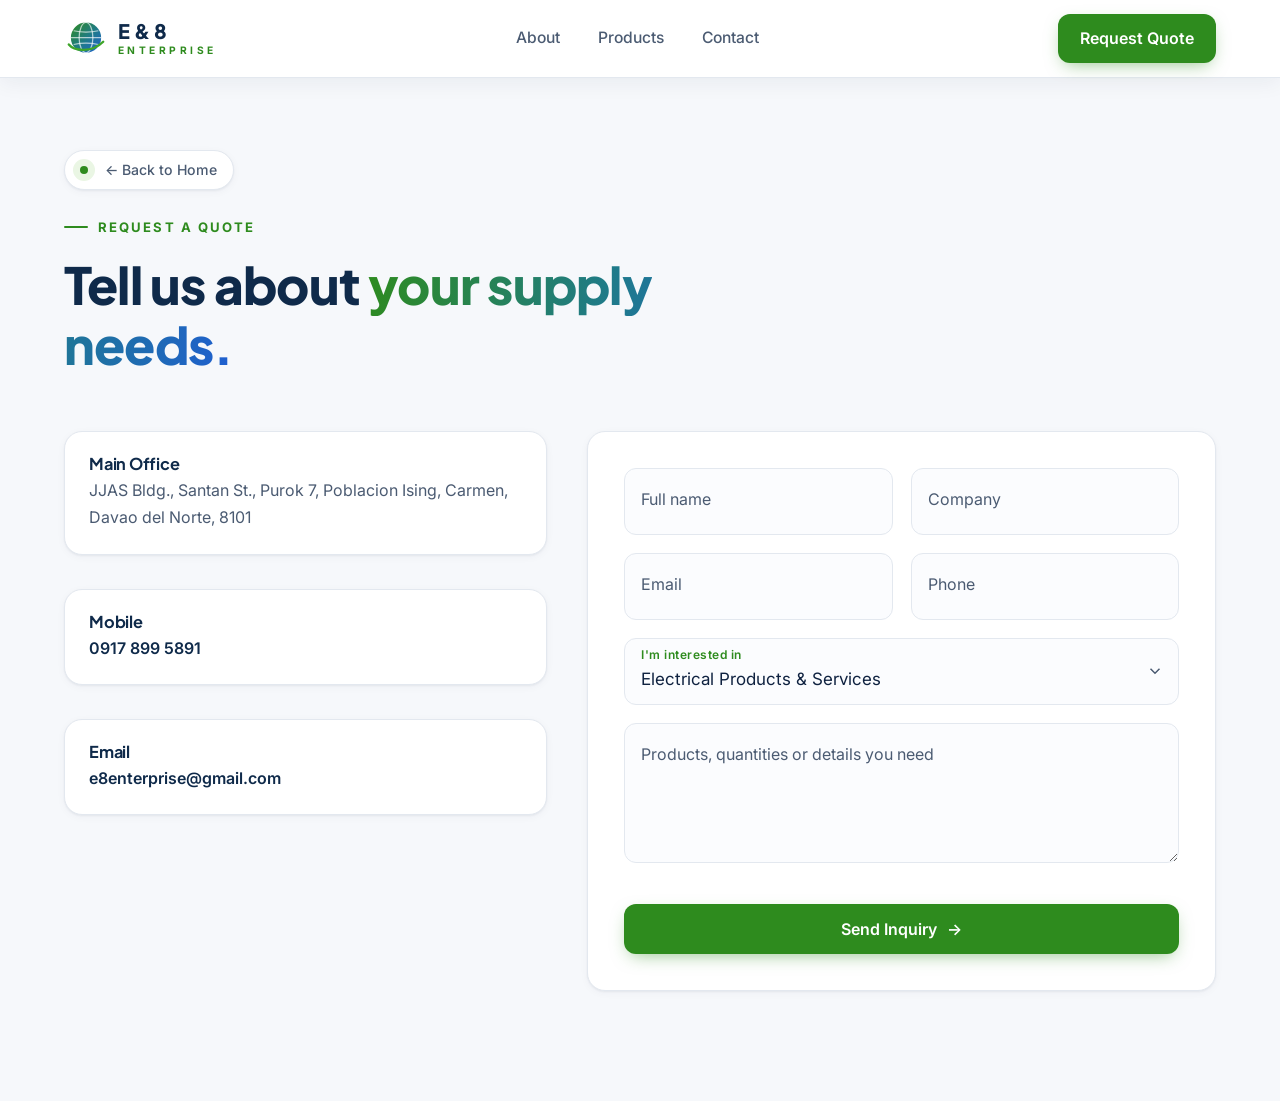
==== commit 46d6895a: "Add files via upload" ====
--- a/public.html
+++ b/public.html
@@ -107,11 +107,6 @@
             </div>
             <div class="field"><textarea id="msg" name="message" required placeholder=" "></textarea><label for="msg">Products, quantities or details you need</label></div>
             
-            <div class="field" style="margin-top: 15px;">
-              <label for="attachment" style="position: static; transform: none; display: block; margin-bottom: 8px; font-weight: 500;">Attach your file (PDF only)</label>
-              <input type="file" id="attachment" name="attachment" accept=".pdf" style="padding: 10px 0;">
-            </div>
-
             <button type="submit" class="btn btn-primary magnetic" style="margin-top: 15px;">Send Inquiry <span class="arrow">→</span></button>
             <div class="form-status" id="formStatus" role="status" aria-live="polite"></div>
           </form>
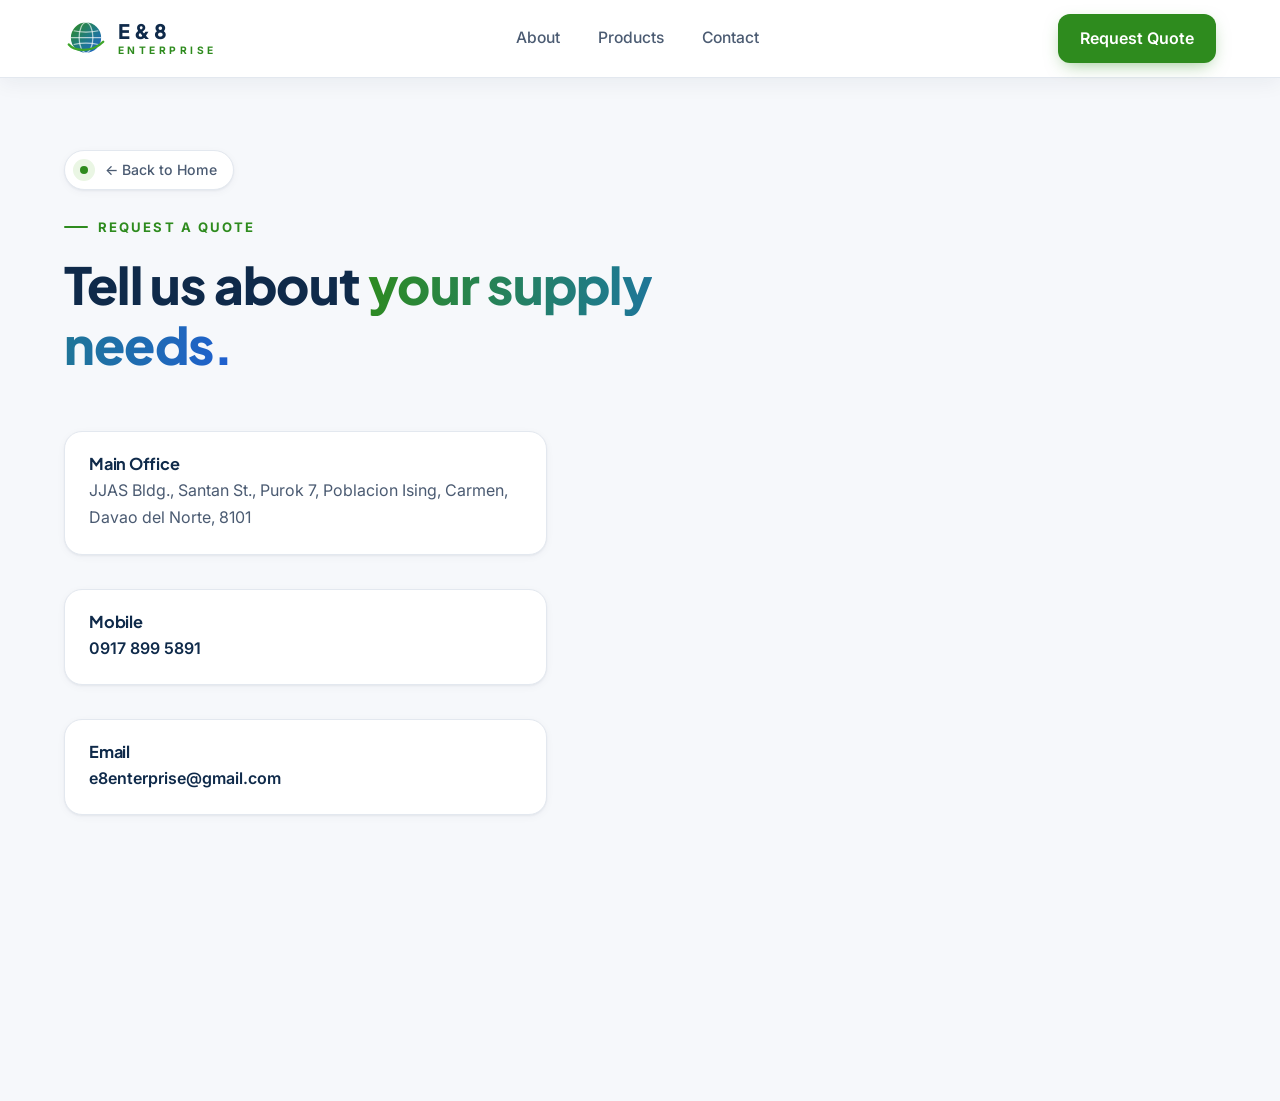
==== commit 91a7937e: "Add files via upload" ====
--- a/public.html
+++ b/public.html
@@ -23,7 +23,6 @@
     .form-status.show { display: block; }
     .form-status.success { background: #e6f6e6; color: #2e8b1e; border: 1px solid #cceccc; }
     .form-status.error { background: #fdf0f0; color: #d32f2f; border: 1px solid #fadcdc; }
-    /* Ensure contact grid forces proper side-by-side display */
     .contact { display: grid; grid-template-columns: 1fr 1.3fr; gap: 40px; align-items: start; }
     @media (max-width: 900px) { .contact { grid-template-columns: 1fr; } }
   </style>
@@ -117,7 +116,6 @@
 
   <script src="app.js"></script>
   
-  <!-- Inline Form Handler to bypass cache issues -->
   <script>
     document.addEventListener("DOMContentLoaded", function() {
       const oldForm = document.getElementById('quoteForm');
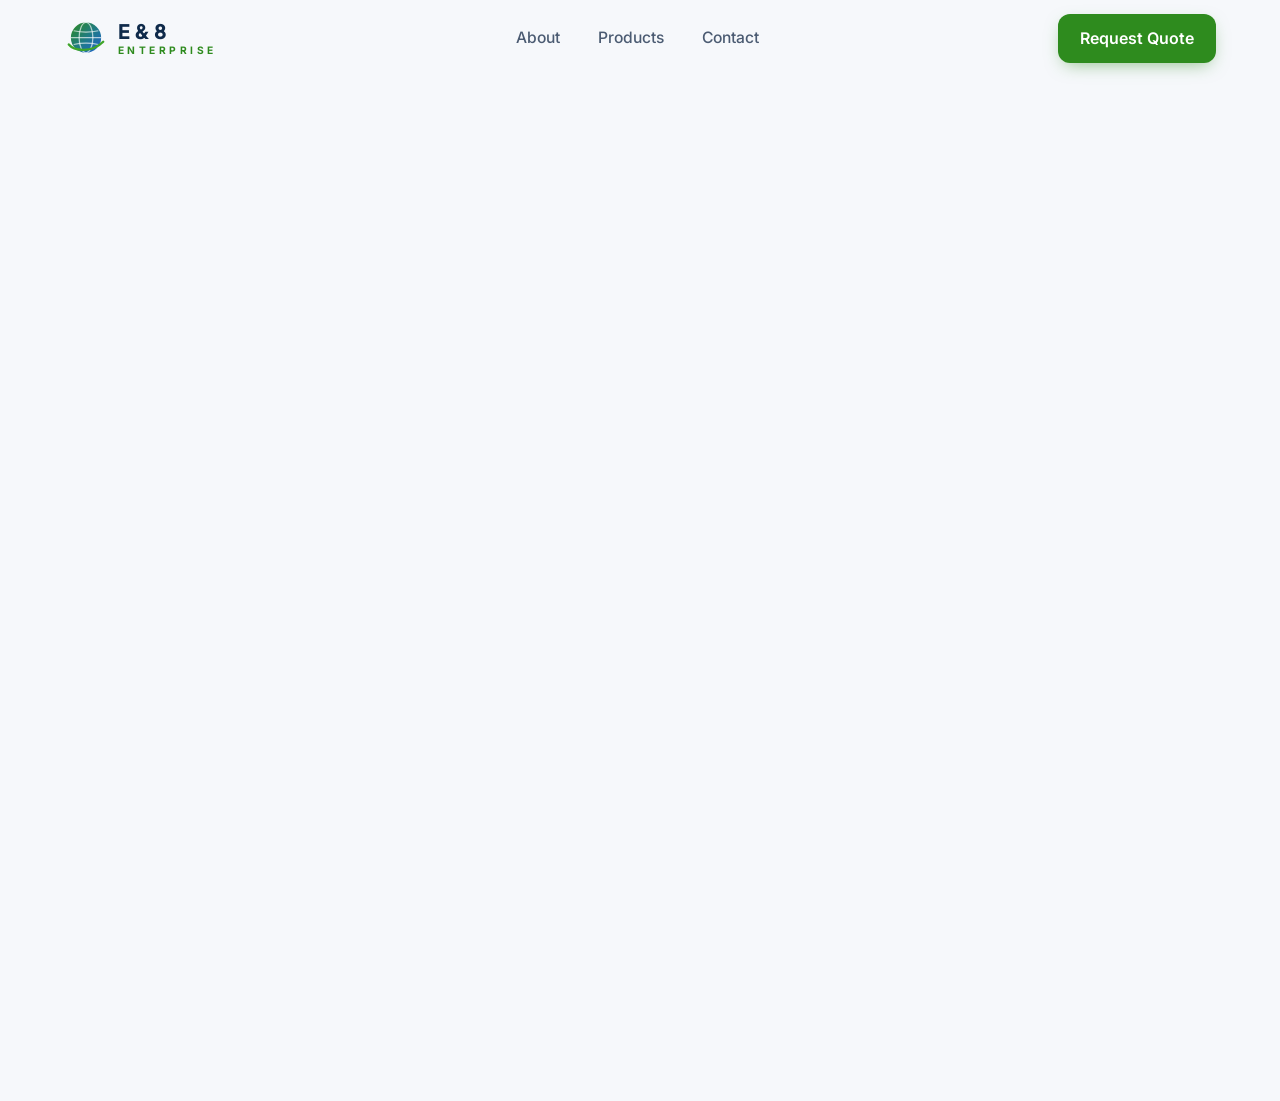
==== commit 1e7da2c0: "Add files via upload" ====
--- a/public.html
+++ b/public.html
@@ -83,7 +83,6 @@
           </div>
 
           <form class="card reveal" id="quoteForm">
-            <!-- Web3Forms Access Key -->
             <input type="hidden" name="access_key" value="77f35ddc-5592-46ef-8d63-d40c56bdd4ff">
             <input type="checkbox" name="botcheck" class="hidden" style="display: none;">
 
@@ -115,52 +114,5 @@
   </main>
 
   <script src="app.js"></script>
-  
-  <script>
-    document.addEventListener("DOMContentLoaded", function() {
-      const oldForm = document.getElementById('quoteForm');
-      const formStatus = document.getElementById('formStatus');
-      
-      if (oldForm) {
-        const newForm = oldForm.cloneNode(true);
-        oldForm.parentNode.replaceChild(newForm, oldForm);
-        
-        newForm.addEventListener('submit', async (e) => {
-          e.preventDefault();
-          const submitBtn = newForm.querySelector('button[type="submit"]');
-          const statusDiv = newForm.querySelector('#formStatus');
-          
-          const originalText = submitBtn.innerHTML;
-          submitBtn.innerHTML = 'Sending...';
-          submitBtn.disabled = true;
-          statusDiv.classList.remove('show', 'success', 'error');
-
-          try {
-            const formData = new FormData(newForm);
-            const response = await fetch('https://api.web3forms.com/submit', {
-              method: 'POST',
-              body: formData
-            });
-            const data = await response.json();
-
-            if (data.success) {
-              statusDiv.innerHTML = '<strong>Success!</strong> Thank you for your inquiry. Our team will get back to you shortly.';
-              statusDiv.classList.add('show', 'success');
-              newForm.reset();
-            } else {
-              statusDiv.innerHTML = '<strong>Error:</strong> ' + (data.message || 'Something went wrong. Please try again.');
-              statusDiv.classList.add('show', 'error');
-            }
-          } catch (error) {
-            statusDiv.innerHTML = '<strong>Network Error:</strong> Please check your connection and try again.';
-            statusDiv.classList.add('show', 'error');
-          } finally {
-            submitBtn.innerHTML = originalText;
-            submitBtn.disabled = false;
-          }
-        });
-      }
-    });
-  </script>
 </body>
 </html>
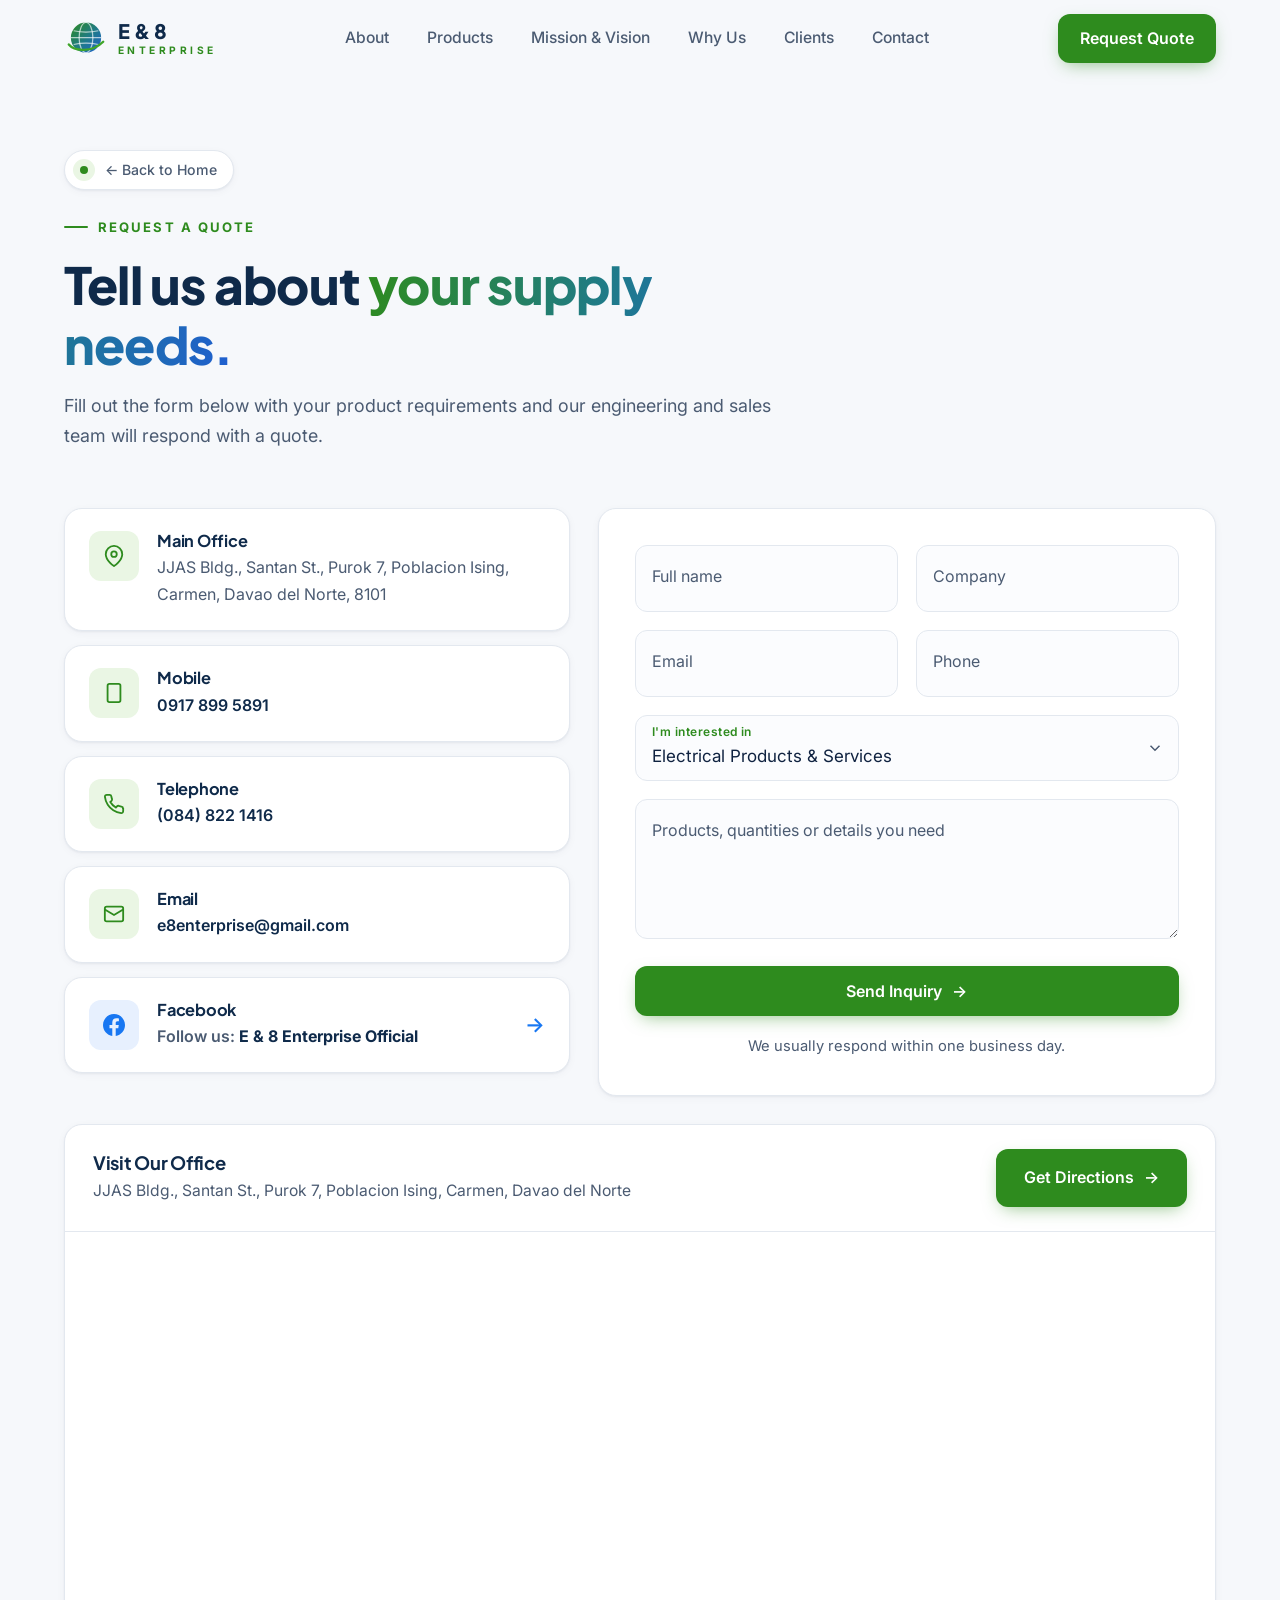
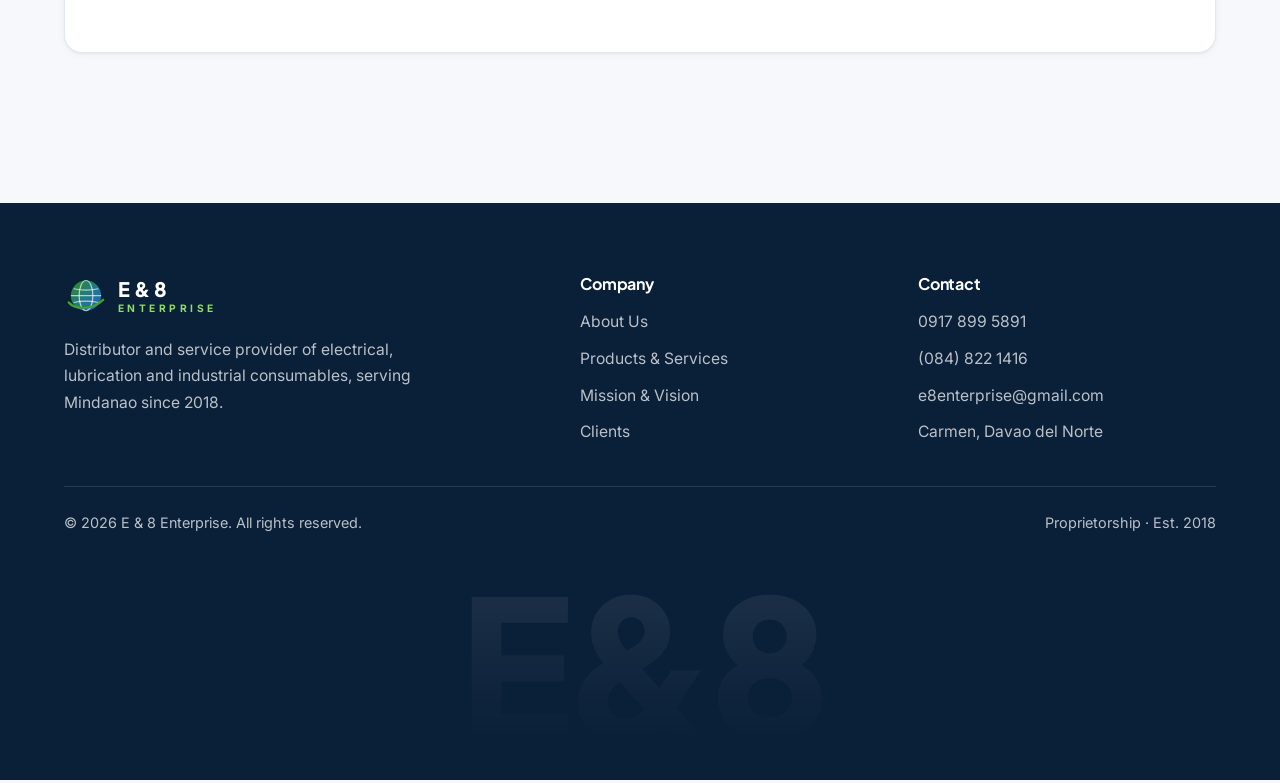
==== commit 22180e14: "Add files via upload" ====
--- a/public.html
+++ b/public.html
@@ -13,18 +13,34 @@
   <meta property="og:description" content="Tell us what electrical, lubrication, or industrial supplies you need and our team will get back to you with a quote.">
   <meta property="og:locale" content="en_PH">
 
+  <!-- Inline SVG Favicon -->
+  <link rel="icon" type="image/svg+xml" href="data:image/svg+xml,%3Csvg xmlns='http://www.w3.org/2000/svg' viewBox='0 0 64 64'%3E%3Cdefs%3E%3ClinearGradient id='g' x1='0' y1='0' x2='1' y2='1'%3E%3Cstop offset='0%25' stop-color='%232e8b1e'/%3E%3Cstop offset='55%25' stop-color='%231f7a8c'/%3E%3Cstop offset='100%25' stop-color='%231f5fd1'/%3E%3C/linearGradient%3E%3C/defs%3E%3Ccircle cx='32' cy='30' r='22' fill='url(%23g)'/%3E%3Cellipse cx='32' cy='30' rx='10' ry='22' fill='none' stroke='%23fff' stroke-width='1.8' stroke-opacity='.65'/%3E%3Cpath d='M10 30h44M14 20q18 4 36 0M14 40q18-4 36 0' fill='none' stroke='%23fff' stroke-width='1.8' stroke-opacity='.65'/%3E%3Cpath d='M7 40c8 10 34 12 50-4' fill='none' stroke='%233fa52a' stroke-width='3.5' stroke-linecap='round'/%3E%3C/svg%3E">
+
   <link rel="preconnect" href="https://fonts.googleapis.com">
   <link rel="preconnect" href="https://fonts.gstatic.com" crossorigin>
   <link href="https://fonts.googleapis.com/css2?family=Plus+Jakarta+Sans:wght@500;600;700;800&family=Inter:wght@400;500;600&display=swap" rel="stylesheet">
-  <link rel="stylesheet" href="styles.css">
+  <link rel="stylesheet" href="styles.css?v=2">
   
   <style>
-    .form-status { display: none; padding: 12px; margin-top: 15px; border-radius: 6px; font-weight: 500; }
+    /* Ensure the Quote Form and Contact Cards are always visible on load and back/forward navigation */
+    #quote-request .reveal {
+      opacity: 1 !important;
+      transform: none !important;
+    }
+
+    /* Status banner styles */
+    .form-status {
+      display: none;
+      padding: 16px;
+      margin-top: 20px;
+      border-radius: 8px;
+      font-size: 15px;
+      line-height: 1.5;
+      font-weight: 500;
+    }
     .form-status.show { display: block; }
-    .form-status.success { background: #e6f6e6; color: #2e8b1e; border: 1px solid #cceccc; }
-    .form-status.error { background: #fdf0f0; color: #d32f2f; border: 1px solid #fadcdc; }
-    .contact { display: grid; grid-template-columns: 1fr 1.3fr; gap: 40px; align-items: start; }
-    @media (max-width: 900px) { .contact { grid-template-columns: 1fr; } }
+    .form-status.success { background: #e6f6e6; color: #1e5a1e; border: 1px solid #c2e2c2; }
+    .form-status.error { background: #fdf0f0; color: #b92b2b; border: 1px solid #fad2d2; }
   </style>
 </head>
 <body>
@@ -49,12 +65,19 @@
         </svg>
         <span><b>E &amp; 8</b><small>ENTERPRISE</small></span>
       </a>
+
       <ul class="nav-links" id="navLinks">
         <li><a href="index.html#about">About</a></li>
         <li><a href="index.html#products">Products</a></li>
+        <li><a href="index.html#mission">Mission &amp; Vision</a></li>
+        <li><a href="index.html#why">Why Us</a></li>
+        <li><a href="index.html#clients">Clients</a></li>
         <li><a href="index.html#contact">Contact</a></li>
+        <li class="menu-fb"><a href="https://www.facebook.com/eand8enterpriseofficial" target="_blank" rel="noopener">Facebook Page</a></li>
       </ul>
+
       <a href="#quoteForm" class="btn btn-primary nav-cta magnetic" style="padding:11px 22px">Request Quote</a>
+      <button class="menu-btn" id="menuBtn" aria-label="Open menu" aria-expanded="false"></button>
     </nav>
   </div>
 
@@ -62,27 +85,41 @@
   <main style="padding-top: 40px;">
     <section class="section" id="quote-request">
       <div class="container">
-        <div class="head reveal">
+        <div class="head reveal in">
           <a href="index.html" class="pill" style="margin-bottom: 18px;"><span class="dot"></span>← Back to Home</a>
           <br>
           <span class="eyebrow">Request a Quote</span>
           <h1>Tell us about <span class="grad-text">your supply needs.</span></h1>
+          <p>Fill out the form below with your product requirements and our engineering and sales team will respond with a quote.</p>
         </div>
 
         <div class="contact">
           <div class="info">
-            <div class="card reveal" style="margin-bottom: 20px;">
+            <div class="card reveal in">
+              <div class="icon"><svg width="22" height="22" viewBox="0 0 24 24" fill="none" stroke="currentColor" stroke-width="2"><path d="M21 10c0 7-9 13-9 13S3 17 3 10a9 9 0 0 1 18 0z"/><circle cx="12" cy="10" r="3"/></svg></div>
               <div><h4>Main Office</h4><p>JJAS Bldg., Santan St., Purok 7, Poblacion Ising, Carmen, Davao del Norte, 8101</p></div>
             </div>
-            <div class="card reveal" style="margin-bottom: 20px;">
+            <div class="card reveal in" style="--d:.08s">
+              <div class="icon"><svg width="22" height="22" viewBox="0 0 24 24" fill="none" stroke="currentColor" stroke-width="2"><rect x="5" y="2" width="14" height="20" rx="2"/><path d="M12 18h.01"/></svg></div>
               <div><h4>Mobile</h4><p><a href="tel:+639178995891">0917 899 5891</a></p></div>
             </div>
-            <div class="card reveal">
+            <div class="card reveal in" style="--d:.16s">
+              <div class="icon"><svg width="22" height="22" viewBox="0 0 24 24" fill="none" stroke="currentColor" stroke-width="2"><path d="M22 16.9v3a2 2 0 0 1-2.2 2 19.8 19.8 0 0 1-8.6-3.1 19.5 19.5 0 0 1-6-6A19.8 19.8 0 0 1 2.1 4.2 2 2 0 0 1 4.1 2h3a2 2 0 0 1 2 1.7c.1.9.4 1.8.7 2.7a2 2 0 0 1-.5 2.1L8 9.8a16 16 0 0 0 6 6l1.3-1.3a2 2 0 0 1 2.1-.4c.9.3 1.8.6 2.7.7a2 2 0 0 1 1.7 2z"/></svg></div>
+              <div><h4>Telephone</h4><p><a href="tel:+63848221416">(084) 822 1416</a></p></div>
+            </div>
+            <div class="card reveal in" style="--d:.24s">
+              <div class="icon"><svg width="22" height="22" viewBox="0 0 24 24" fill="none" stroke="currentColor" stroke-width="2"><rect x="2" y="4" width="20" height="16" rx="2"/><path d="m22 7-10 6L2 7"/></svg></div>
               <div><h4>Email</h4><p><a href="mailto:e8enterprise@gmail.com">e8enterprise@gmail.com</a></p></div>
             </div>
+            <a class="card reveal in fb-card" style="--d:.32s" href="https://www.facebook.com/eand8enterpriseofficial" target="_blank" rel="noopener">
+              <div class="icon fb-icon"><svg width="22" height="22" viewBox="0 0 24 24" fill="currentColor"><path d="M24 12.07C24 5.41 18.63 0 12 0S0 5.4 0 12.07C0 18.1 4.39 23.1 10.13 24v-8.44H7.08v-3.49h3.04V9.41c0-3.02 1.8-4.7 4.54-4.7 1.31 0 2.68.24 2.68.24v2.97h-1.5c-1.5 0-1.96.93-1.96 1.89v2.26h3.32l-.53 3.5h-2.8V24C19.62 23.1 24 18.1 24 12.07"/></svg></div>
+              <div><h4>Facebook</h4><p>Follow us: <b>E &amp; 8 Enterprise Official</b></p></div>
+              <span class="fb-go">→</span>
+            </a>
           </div>
 
-          <form class="card reveal" id="quoteForm">
+          <form class="card reveal in" id="quoteForm" style="--d:.1s">
+            <!-- Web3Forms Access Key -->
             <input type="hidden" name="access_key" value="77f35ddc-5592-46ef-8d63-d40c56bdd4ff">
             <input type="checkbox" name="botcheck" class="hidden" style="display: none;">
 
@@ -104,15 +141,75 @@
               <label for="interest">I'm interested in</label>
             </div>
             <div class="field"><textarea id="msg" name="message" required placeholder=" "></textarea><label for="msg">Products, quantities or details you need</label></div>
-            
-            <button type="submit" class="btn btn-primary magnetic" style="margin-top: 15px;">Send Inquiry <span class="arrow">→</span></button>
+
+            <button type="submit" class="btn btn-primary magnetic">Send Inquiry <span class="arrow">→</span></button>
             <div class="form-status" id="formStatus" role="status" aria-live="polite"></div>
+            <p class="form-note">We usually respond within one business day.</p>
           </form>
+        </div>
+
+        <div class="map-card card reveal in">
+          <div class="map-head">
+            <div><h4>Visit Our Office</h4><p>JJAS Bldg., Santan St., Purok 7, Poblacion Ising, Carmen, Davao del Norte</p></div>
+            <a class="btn btn-primary" href="https://maps.app.goo.gl/ViKuhL8WmoXw6zFdA" target="_blank" rel="noopener">Get Directions <span class="arrow">→</span></a>
+          </div>
+          <iframe title="E &amp; 8 Enterprise location map" src="https://maps.google.com/maps?q=7.3554035,125.7067857&amp;z=17&amp;output=embed" loading="lazy" referrerpolicy="no-referrer-when-downgrade" allowfullscreen></iframe>
         </div>
       </div>
     </section>
   </main>
 
-  <script src="app.js"></script>
+  <!-- FOOTER -->
+  <footer>
+    <div class="container">
+      <div class="foot">
+        <div>
+          <a href="index.html" class="logo" style="margin-bottom:18px" aria-label="E &amp; 8 Enterprise home">
+            <svg viewBox="0 0 64 64" aria-hidden="true">
+              <defs>
+                <linearGradient id="logoGradFoot" x1="0" y1="0" x2="1" y2="1">
+                  <stop offset="0%" stop-color="#2e8b1e"/>
+                  <stop offset="55%" stop-color="#1f7a8c"/>
+                  <stop offset="100%" stop-color="#1f5fd1"/>
+                </linearGradient>
+              </defs>
+              <circle cx="32" cy="30" r="22" fill="url(#logoGradFoot)"/>
+              <ellipse cx="32" cy="30" rx="10" ry="22" fill="none" stroke="#fff" stroke-width="1.8" stroke-opacity=".65"/>
+              <path d="M10 30h44M14 20q18 4 36 0M14 40q18-4 36 0" fill="none" stroke="#fff" stroke-width="1.8" stroke-opacity=".65"/>
+              <path d="M7 40c8 10 34 12 50-4" fill="none" stroke="#3fa52a" stroke-width="3.5" stroke-linecap="round"/>
+            </svg>
+            <span><b>E &amp; 8</b><small>ENTERPRISE</small></span>
+          </a>
+          <p style="max-width:360px">Distributor and service provider of electrical, lubrication and industrial consumables, serving Mindanao since 2018.</p>
+        </div>
+        <div>
+          <h4>Company</h4>
+          <ul>
+            <li><a href="index.html#about">About Us</a></li>
+            <li><a href="index.html#products">Products &amp; Services</a></li>
+            <li><a href="index.html#mission">Mission &amp; Vision</a></li>
+            <li><a href="index.html#clients">Clients</a></li>
+          </ul>
+        </div>
+        <div>
+          <h4>Contact</h4>
+          <ul>
+            <li><a href="tel:+639178995891">0917 899 5891</a></li>
+            <li><a href="tel:+63848221416">(084) 822 1416</a></li>
+            <li><a href="mailto:e8enterprise@gmail.com">e8enterprise@gmail.com</a></li>
+            <li>Carmen, Davao del Norte</li>
+          </ul>
+        </div>
+      </div>
+      <div class="copy">
+        <span>© <span id="yr"></span> E &amp; 8 Enterprise. All rights reserved.</span>
+        <span>Proprietorship · Est. 2018</span>
+      </div>
+      <div class="big-word" aria-hidden="true">E&amp;8</div>
+    </div>
+  </footer>
+
+  <!-- Cache-busted script reference so PC & Mobile browsers immediately load the new app.js -->
+  <script src="app.js?v=2"></script>
 </body>
 </html>
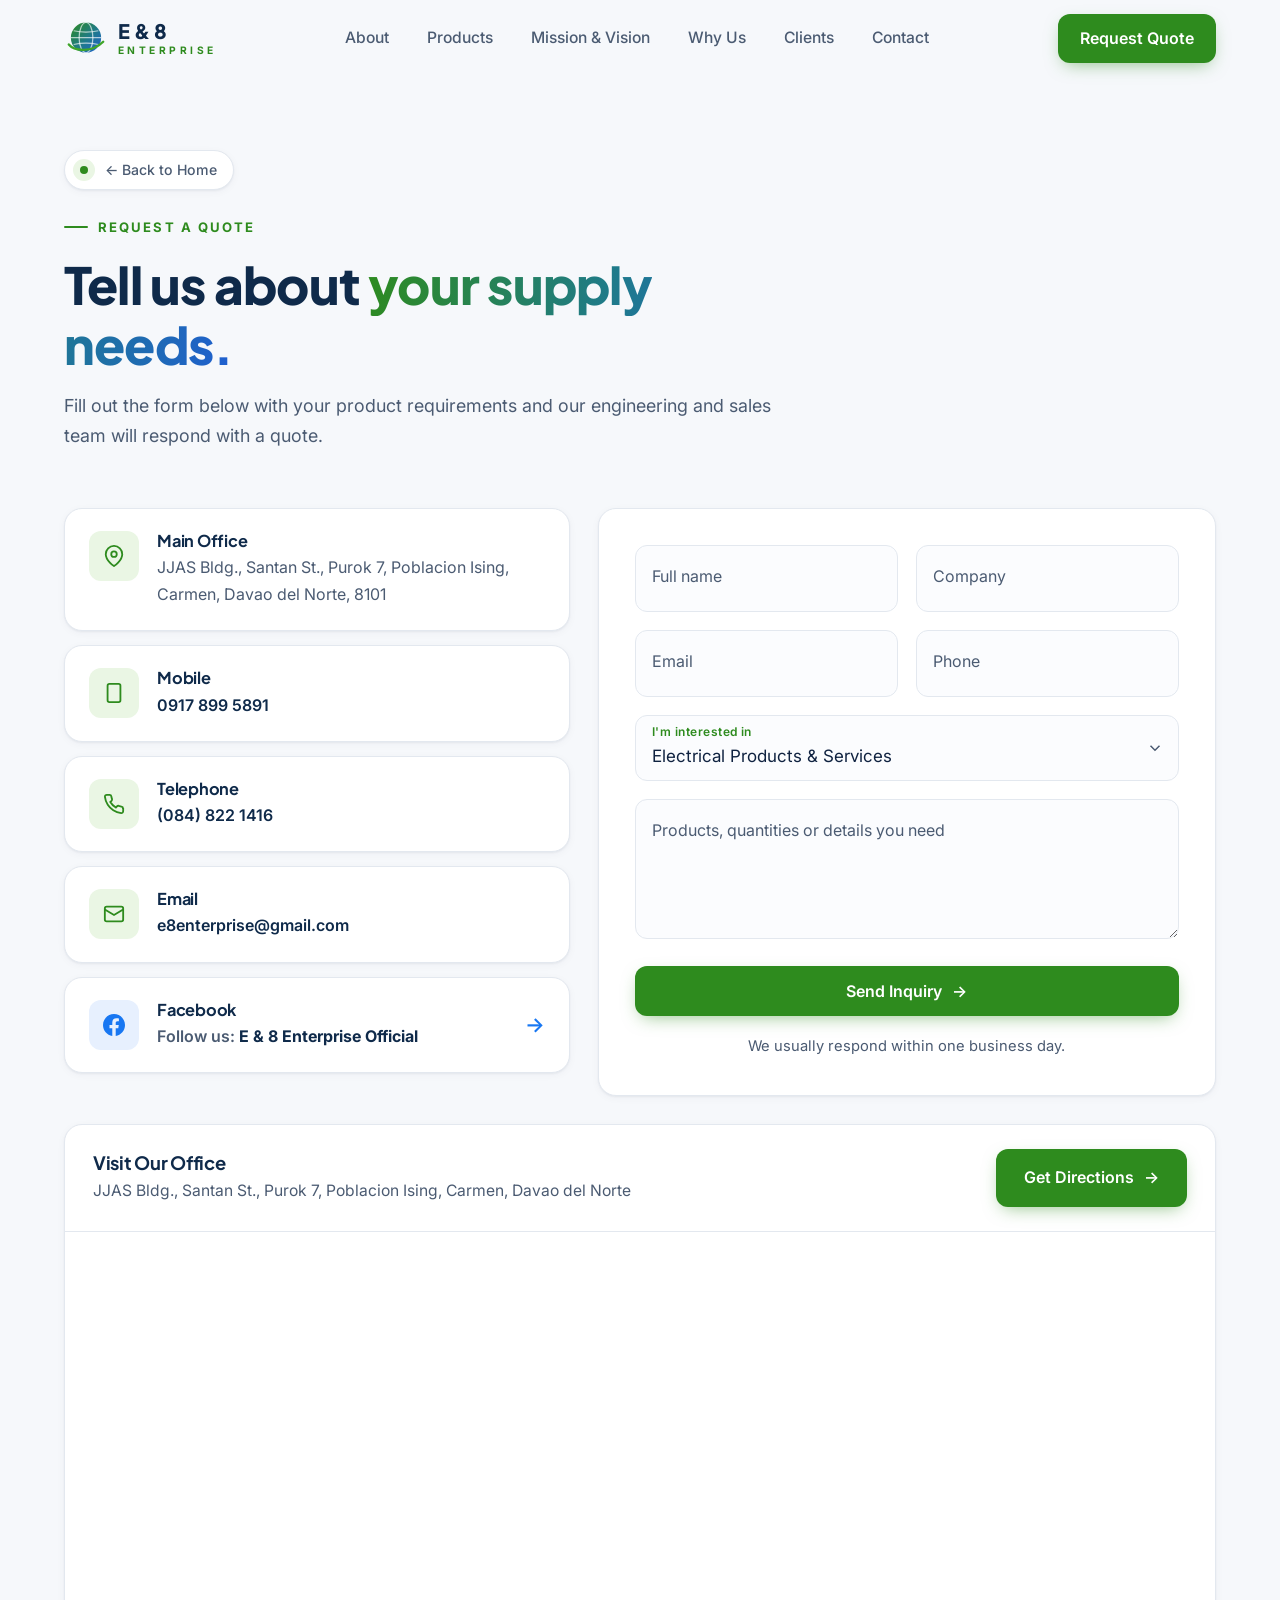
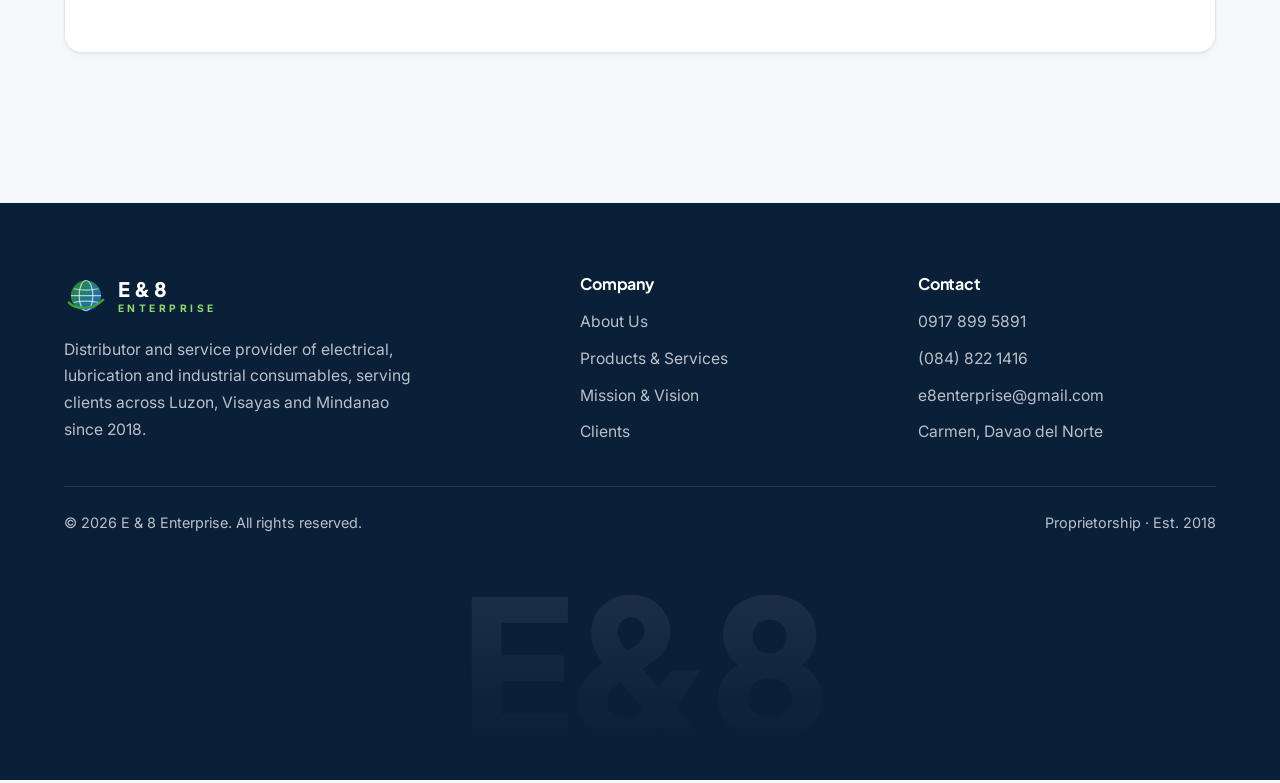
==== commit f83e4edf: "Add files via upload" ====
--- a/public.html
+++ b/public.html
@@ -180,7 +180,7 @@
             </svg>
             <span><b>E &amp; 8</b><small>ENTERPRISE</small></span>
           </a>
-          <p style="max-width:360px">Distributor and service provider of electrical, lubrication and industrial consumables, serving Mindanao since 2018.</p>
+          <p style="max-width:360px">Distributor and service provider of electrical, lubrication and industrial consumables, serving clients across Luzon, Visayas and Mindanao since 2018.</p>
         </div>
         <div>
           <h4>Company</h4>
@@ -212,4 +212,4 @@
   <!-- Cache-busted script reference so PC & Mobile browsers immediately load the new app.js -->
   <script src="app.js?v=2"></script>
 </body>
-</html>+</html>
